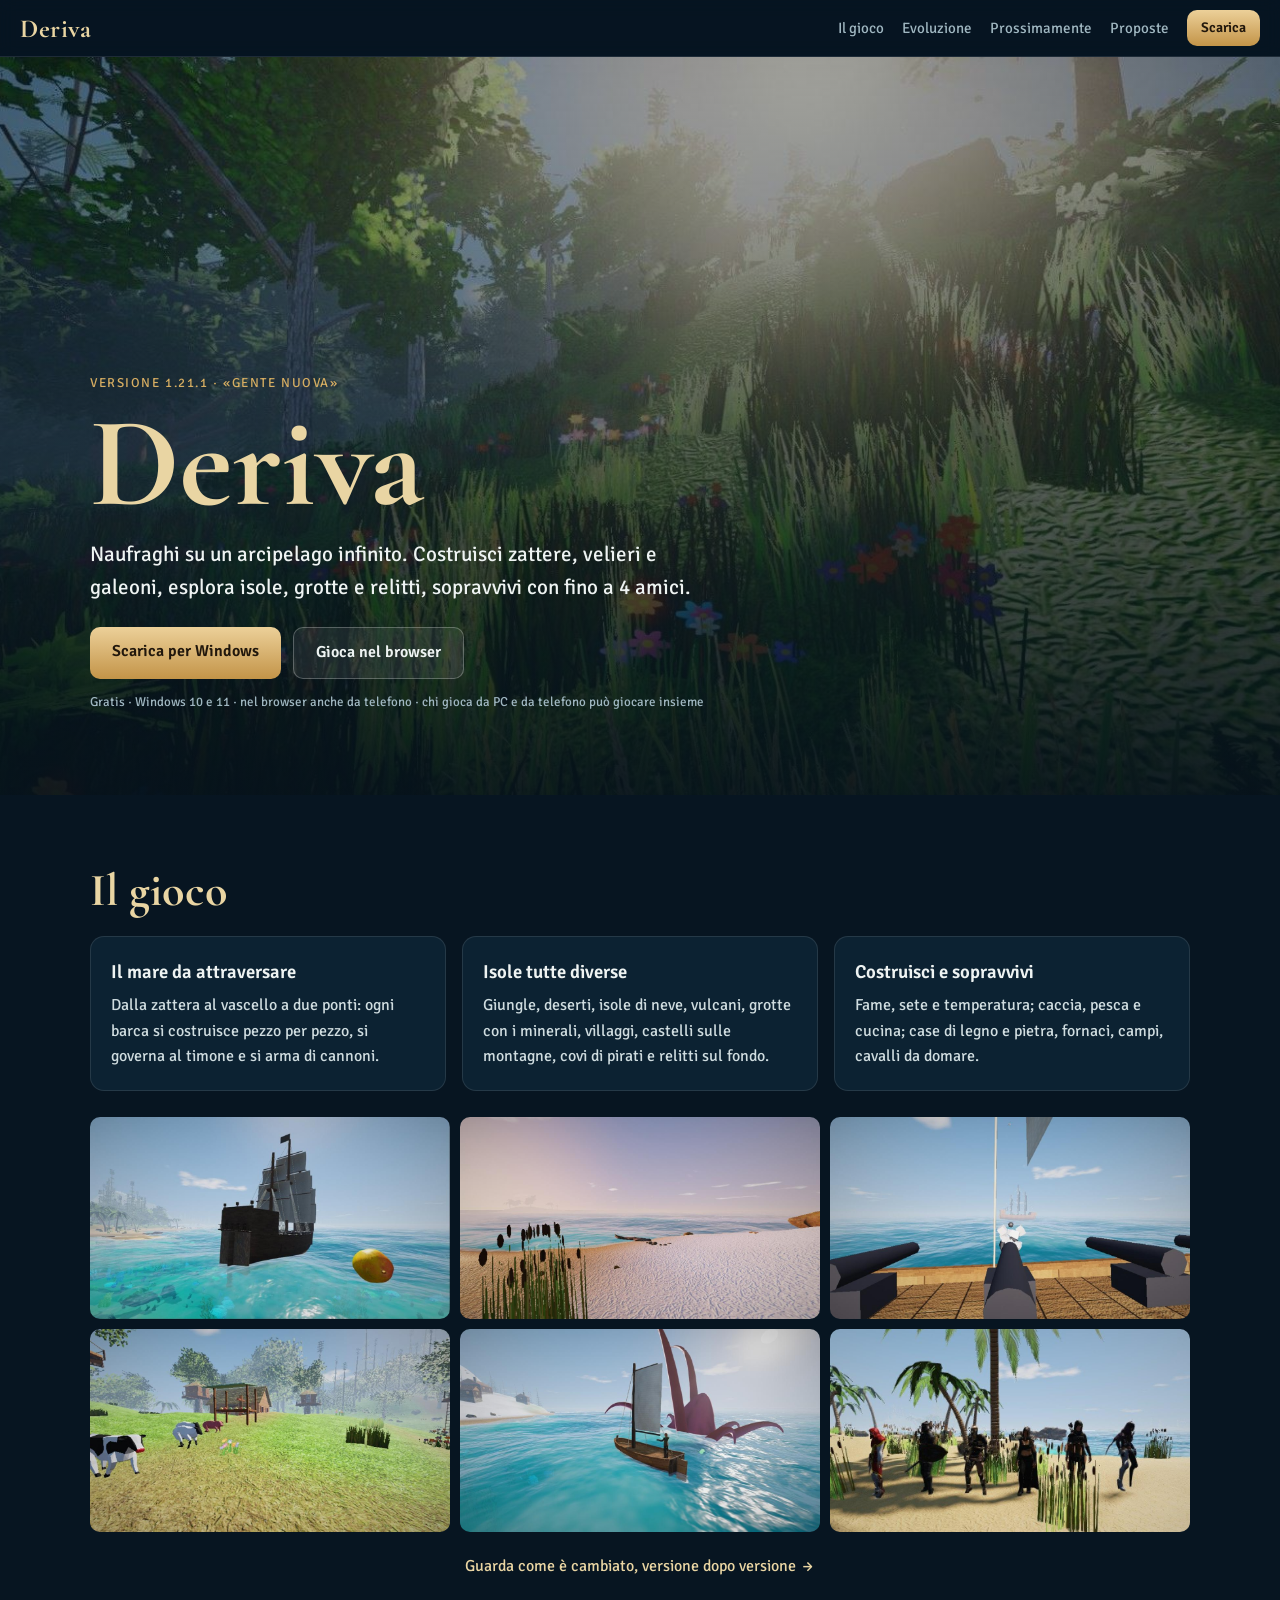
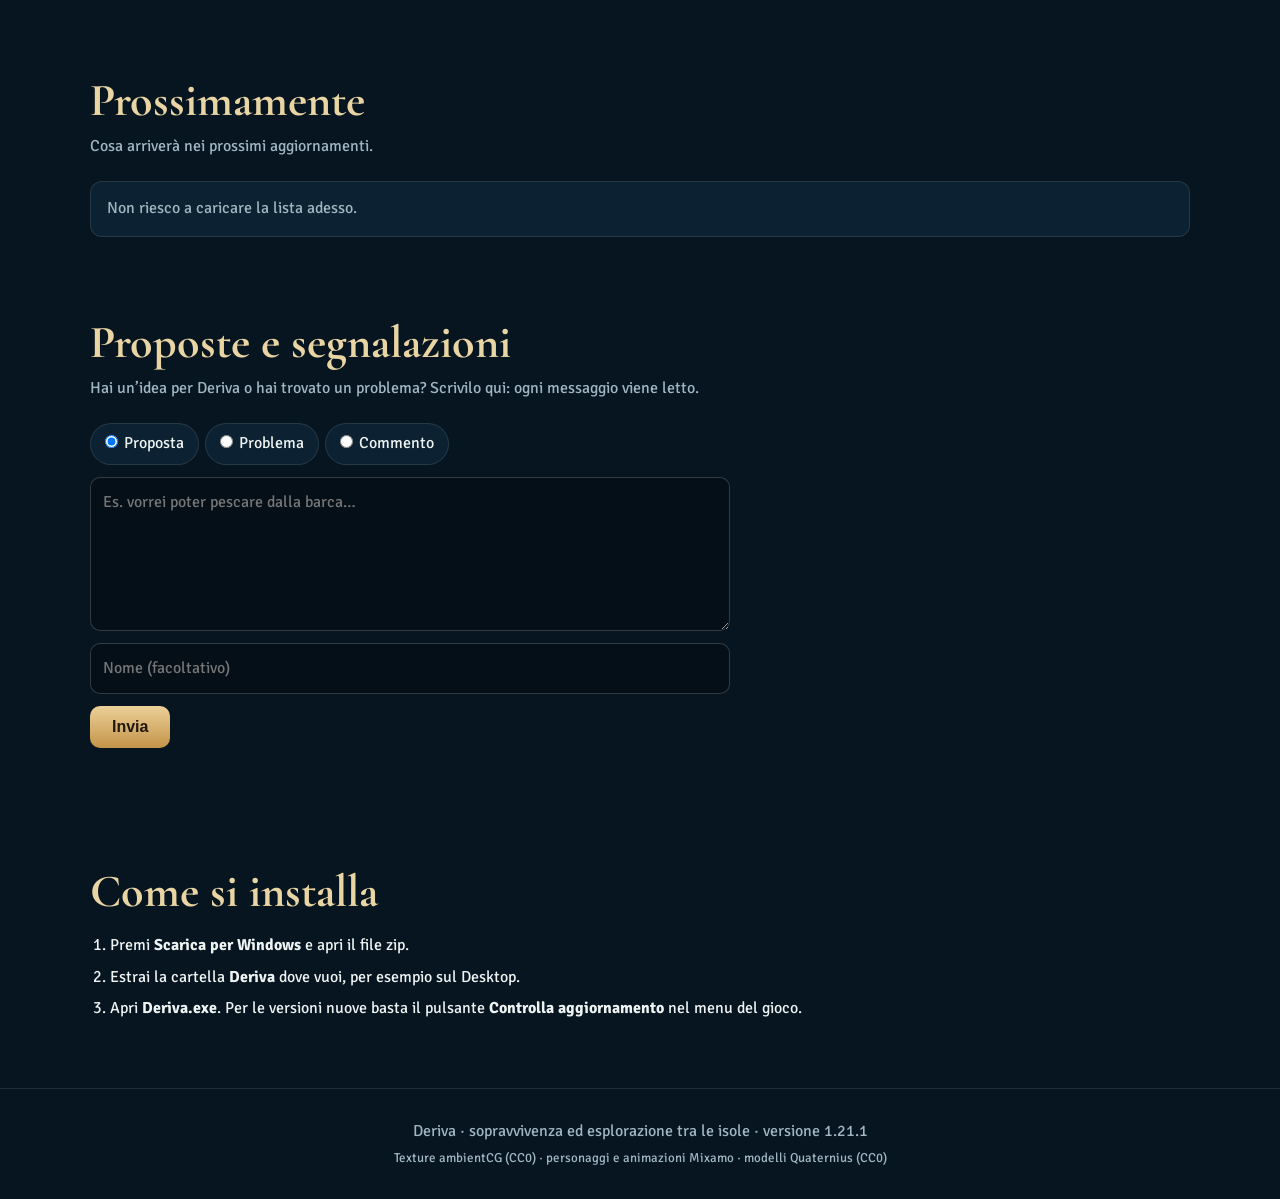
==== index.html @ d2ace9aa "Sito di Deriva: home, evoluzione, prossimamente, proposte Co-Authored-By: Claude Opus 5.5 <noreply@a" ====
<!doctype html><html lang="it"><head><meta charset="utf-8"><meta name="viewport" content="width=device-width,initial-scale=1">
<title>Deriva — sopravvivenza tra le isole</title><meta name="description" content="Gioco di sopravvivenza ed esplorazione in mare, in prima persona: costruisci barche, esplora un arcipelago infinito, gioca con gli amici.">
<meta property="og:title" content="Deriva — sopravvivenza tra le isole"><meta property="og:description" content="Gioco di sopravvivenza ed esplorazione in mare, in prima persona: costruisci barche, esplora un arcipelago infinito, gioca con gli amici."><meta property="og:image" content="img/hero_1.20.jpg">
<link rel="preconnect" href="https://fonts.googleapis.com"><link rel="preconnect" href="https://fonts.gstatic.com" crossorigin>
<link href="https://fonts.googleapis.com/css2?family=Cormorant+Garamond:wght@500;600;700&family=Signika:wght@400;500;600&display=swap" rel="stylesheet">
<link rel="stylesheet" href="stile.css"></head><body>
<header class="top"><a class="brand" href="index.html">Deriva</a><nav><a href="index.html#gioco">Il gioco</a><a href="evoluzione.html">Evoluzione</a><a href="index.html#prossimamente">Prossimamente</a><a href="index.html#proposte">Proposte</a><a class="btn sm" href="https://github.com/danielemazze/Deriva/releases/latest/download/Deriva-Windows.zip">Scarica</a></nav></header>
<section class="hero" style="background-image:linear-gradient(180deg,rgba(6,18,28,.25),rgba(6,18,28,.92)),url(img/hero_1.20.jpg)">
 <div class="wrap"><p class="kicker">Versione 1.21.1 · «Gente nuova»</p><h1>Deriva</h1>
 <p class="lead">Naufraghi su un arcipelago infinito. Costruisci zattere, velieri e galeoni, esplora isole, grotte e relitti, sopravvivi con fino a 4 amici.</p>
 <div class="cta"><a class="btn" href="https://github.com/danielemazze/Deriva/releases/latest/download/Deriva-Windows.zip">Scarica per Windows</a><a class="btn ghost" href="https://danielemazze.github.io/Deriva/">Gioca nel browser</a></div>
 <p class="small">Gratis · Windows 10 e 11 · nel browser anche da telefono · chi gioca da PC e da telefono può giocare insieme</p></div></section>
<main>
<section id="gioco" class="wrap"><h2>Il gioco</h2>
 <div class="cards">
  <div class="card"><h3>Il mare da attraversare</h3><p>Dalla zattera al vascello a due ponti: ogni barca si costruisce pezzo per pezzo, si governa al timone e si arma di cannoni.</p></div>
  <div class="card"><h3>Isole tutte diverse</h3><p>Giungle, deserti, isole di neve, vulcani, grotte con i minerali, villaggi, castelli sulle montagne, covi di pirati e relitti sul fondo.</p></div>
  <div class="card"><h3>Costruisci e sopravvivi</h3><p>Fame, sete e temperatura; caccia, pesca e cucina; case di legno e pietra, fornaci, campi, cavalli da domare.</p></div>
 </div>
 <div class="gal"><img src="img/hero_1.21.jpg" alt="Scena dal gioco" loading="lazy"><img src="img/hero_1.19.1.jpg" alt="Scena dal gioco" loading="lazy"><img src="img/hero_1.19.jpg" alt="Scena dal gioco" loading="lazy"><img src="img/hero_1.18.jpg" alt="Scena dal gioco" loading="lazy"><img src="img/hero_1.17.jpg" alt="Scena dal gioco" loading="lazy"><img src="img/hero_1.21.1.jpg" alt="Scena dal gioco" loading="lazy"></div>
 <p class="center"><a class="link" href="evoluzione.html">Guarda come è cambiato, versione dopo versione →</a></p>
</section>
<section id="prossimamente" class="wrap"><h2>Prossimamente</h2><p class="sub">Cosa arriverà nei prossimi aggiornamenti.</p><ul class="road" id="road"><li class="muted">Caricamento…</li></ul></section>
<section id="proposte" class="wrap"><h2>Proposte e segnalazioni</h2><p class="sub">Hai un’idea per Deriva o hai trovato un problema? Scrivilo qui: ogni messaggio viene letto.</p>
 <form id="fb" class="fb"><div class="seg" role="radiogroup"><label><input type="radio" name="tipo" value="Proposta" checked>Proposta</label><label><input type="radio" name="tipo" value="Problema">Problema</label><label><input type="radio" name="tipo" value="Commento">Commento</label></div>
 <textarea name="testo" rows="5" maxlength="1500" placeholder="Es. vorrei poter pescare dalla barca…" required></textarea>
 <input name="nome" maxlength="30" placeholder="Nome (facoltativo)"><button class="btn" type="submit">Invia</button><p id="fbmsg" class="small" role="status"></p></form></section>
<section class="wrap install"><h2>Come si installa</h2><ol><li>Premi <b>Scarica per Windows</b> e apri il file zip.</li><li>Estrai la cartella <b>Deriva</b> dove vuoi, per esempio sul Desktop.</li><li>Apri <b>Deriva.exe</b>. Per le versioni nuove basta il pulsante <b>Controlla aggiornamento</b> nel menu del gioco.</li></ol></section>
</main>
<script>
const ST={lavoro:'in lavorazione',presto:'prossimamente',poi:'in programma'};
fetch('https://danielemazze.github.io/Deriva/roadmap.json?t='+Date.now()).then(r=>r.json()).then(R=>{const u=document.getElementById('road');u.innerHTML='';for(const x of R){const li=document.createElement('li');li.className='st-'+x.s;const s=document.createElement('span');s.className='st';s.textContent=ST[x.s]||'';const b=document.createElement('b');b.textContent=x.t;const d=document.createElement('small');d.textContent=x.d||'';li.append(s,b,d);u.append(li);}}).catch(()=>{document.getElementById('road').innerHTML='<li class="muted">Non riesco a caricare la lista adesso.</li>';});
// modulo proposte (Google Moduli): si attiva quando FORM è impostato
const FORM={"form": "", "fields": {}};
document.getElementById('fb').addEventListener('submit',async e=>{e.preventDefault();const m=document.getElementById('fbmsg'),f=e.target;
 if(!FORM.form){m.textContent='L’invio sarà attivo a breve.';return;}
 const t=f.testo.value.trim(); if(t.length<5){m.textContent='Scrivi qualcosa in più.';return;}
 const b=new URLSearchParams(),F=FORM.fields; b.set(F.tipo,f.tipo.value); b.set(F.testo,t); b.set(F.nome,f.nome.value.trim()); b.set(F.versione,'sito'); b.set(F.piattaforma,'Sito web');
 m.textContent='Invio…'; try{await fetch(FORM.form,{method:'POST',mode:'no-cors',body:b}); f.testo.value=''; m.textContent='Grazie! Il messaggio è arrivato.';}catch(_){m.textContent='Non riesco a inviarlo adesso.';}});
</script><footer><p>Deriva · sopravvivenza ed esplorazione tra le isole · versione 1.21.1</p><p class="small">Texture ambientCG (CC0) · personaggi e animazioni Mixamo · modelli Quaternius (CC0)</p></footer></body></html>
---- stile.css ----
:root{--deep:#071521;--sea:#0c2232;--sea2:#123247;--gold:#e9d5a3;--gold2:#d6ad62;--foam:#eef3f2;--mist:#9fb6c0;--line:rgba(255,255,255,.1)}
*{box-sizing:border-box}html{scroll-behavior:smooth}body{margin:0;background:var(--deep);color:var(--foam);font:16px/1.6 Signika,system-ui,sans-serif}
a{color:inherit}img{max-width:100%;display:block}
.wrap{width:min(1100px,100% - 32px);margin:0 auto}
.top{position:sticky;top:0;z-index:5;display:flex;align-items:center;justify-content:space-between;gap:12px;padding:10px 20px;background:rgba(7,21,33,.85);backdrop-filter:blur(8px);border-bottom:1px solid var(--line)}
.brand{font:700 26px "Cormorant Garamond",serif;color:var(--gold);text-decoration:none;letter-spacing:.02em}
.top nav{display:flex;align-items:center;gap:18px;flex-wrap:wrap}.top nav a{text-decoration:none;color:var(--mist);font-size:15px}.top nav a:hover{color:var(--foam)}
.btn{display:inline-block;padding:12px 22px;border-radius:10px;background:linear-gradient(180deg,#ecd099,#c39448);color:#21170c!important;font-weight:600;text-decoration:none;border:0;cursor:pointer;font-size:16px}
.btn:hover{filter:brightness(1.08)}.btn.ghost{background:rgba(255,255,255,.08);color:var(--foam)!important;border:1px solid rgba(255,255,255,.25)}.btn.sm{padding:7px 14px;font-size:14px}
.hero{min-height:82vh;display:flex;align-items:flex-end;background-size:cover;background-position:center;padding:120px 0 70px}
.kicker{color:var(--gold2);letter-spacing:.12em;text-transform:uppercase;font-size:13px;margin:0}
.hero h1{font:700 clamp(64px,12vw,128px)/1 "Cormorant Garamond",serif;color:var(--gold);margin:6px 0 10px}
.lead{font-size:clamp(17px,2.2vw,21px);max-width:620px;margin:0 0 22px}.cta{display:flex;gap:12px;flex-wrap:wrap;margin-bottom:12px}
.small{font-size:13px;color:var(--mist)}.center{text-align:center}.link{color:var(--gold);text-decoration:none}
main section{padding:70px 0 10px}h2{font:700 clamp(34px,5vw,46px)/1.1 "Cormorant Garamond",serif;color:var(--gold);margin:0 0 8px}.sub{color:var(--mist);margin:0 0 22px}
.cards{display:grid;grid-template-columns:repeat(auto-fit,minmax(250px,1fr));gap:16px;margin:20px 0 26px}
.card{background:var(--sea);border:1px solid var(--line);border-radius:14px;padding:20px}.card h3{margin:0 0 6px;font-weight:600}.card p{margin:0;color:#cfdcdf}
.gal{display:grid;grid-template-columns:repeat(auto-fit,minmax(300px,1fr));gap:10px;margin-bottom:22px}.gal img{border-radius:10px;aspect-ratio:16/9;object-fit:cover;width:100%}
.road{list-style:none;padding:0;margin:0;display:grid;gap:10px}
.road li{display:grid;grid-template-columns:150px 1fr;column-gap:16px;padding:14px 16px;border-radius:12px;background:var(--sea);border:1px solid var(--line)}
.road b{grid-column:2;font-weight:600}.road small{grid-column:2;color:var(--mist)}.road .muted{display:block;color:var(--mist)}
.road .st{grid-row:1/span 2;align-self:center;text-align:center;font-size:12px;text-transform:uppercase;letter-spacing:.06em;padding:4px 8px;border-radius:99px;background:rgba(120,200,255,.14);color:#9fd8ff}
.road .st-lavoro .st{background:rgba(255,190,90,.16);color:#ffcf7a}.road .st-poi .st{background:rgba(255,255,255,.08);color:#c9c9c9}
.fb{display:grid;gap:12px;max-width:640px}.fb textarea,.fb input[name=nome]{width:100%;font:inherit;padding:12px;border-radius:10px;border:1px solid rgba(255,255,255,.18);background:rgba(0,0,0,.25);color:inherit}
.fb .btn{justify-self:start}.seg{display:flex;gap:6px;flex-wrap:wrap}.seg label{padding:7px 14px;border-radius:99px;border:1px solid var(--line);cursor:pointer;background:var(--sea)}.seg input{margin:0 6px 0 0}
.install ol{padding-left:20px}.install li{margin:6px 0}
.ptitle{font:700 clamp(48px,8vw,72px)/1 "Cormorant Garamond",serif;color:var(--gold);margin:56px 0 6px}
.timeline{border-left:2px solid rgba(233,213,163,.25);margin:20px 0 60px 10px;padding-left:24px;display:grid;gap:34px}
.ver{position:relative;background:var(--sea);border:1px solid var(--line);border-radius:14px;padding:20px 22px}
.ver::before{content:"";position:absolute;left:-33px;top:26px;width:14px;height:14px;border-radius:50%;background:var(--gold2);box-shadow:0 0 0 4px var(--deep)}
.vhead{display:flex;gap:14px;align-items:center}.vnum{font:700 26px "Cormorant Garamond",serif;color:var(--deep);background:var(--gold);padding:2px 12px;border-radius:8px;white-space:nowrap}
.vhead h3{margin:0;font-size:20px}.date{margin:0;color:var(--mist);font-size:14px}.vs{font-style:italic;color:#d7e2e4}
.ver ul{margin:0 0 6px;padding-left:20px;color:#cfdcdf}.ver li{margin:4px 0}
.vimg{display:grid;grid-template-columns:repeat(auto-fit,minmax(220px,1fr));gap:8px;margin-top:12px}.vimg img{border-radius:8px;aspect-ratio:16/10;object-fit:cover;width:100%}
footer{border-top:1px solid var(--line);padding:26px 20px;text-align:center;color:var(--mist);margin-top:40px}footer p{margin:4px 0}
@media(max-width:640px){.top nav a:not(.btn){display:none}.road li{grid-template-columns:1fr}.road .st{grid-row:auto;justify-self:start;margin-bottom:4px}.road b,.road small{grid-column:1}.hero{min-height:70vh}}
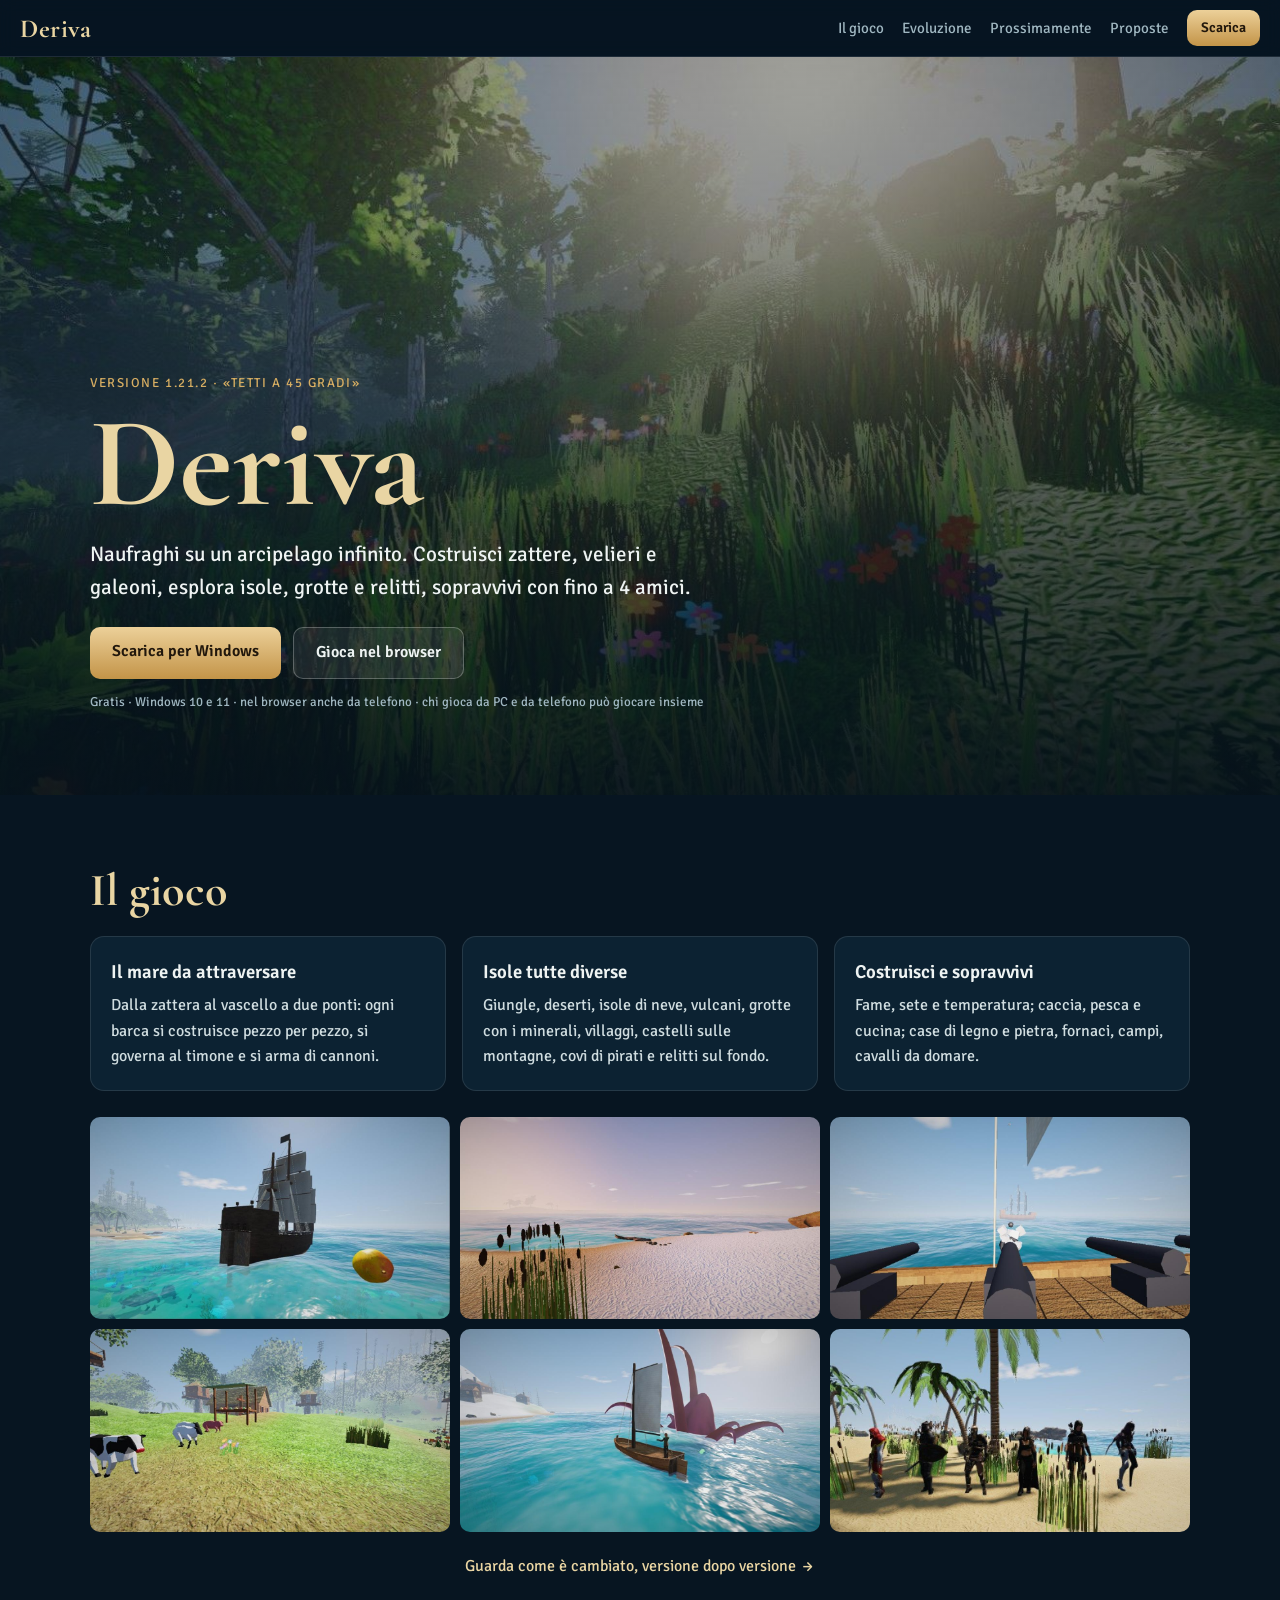
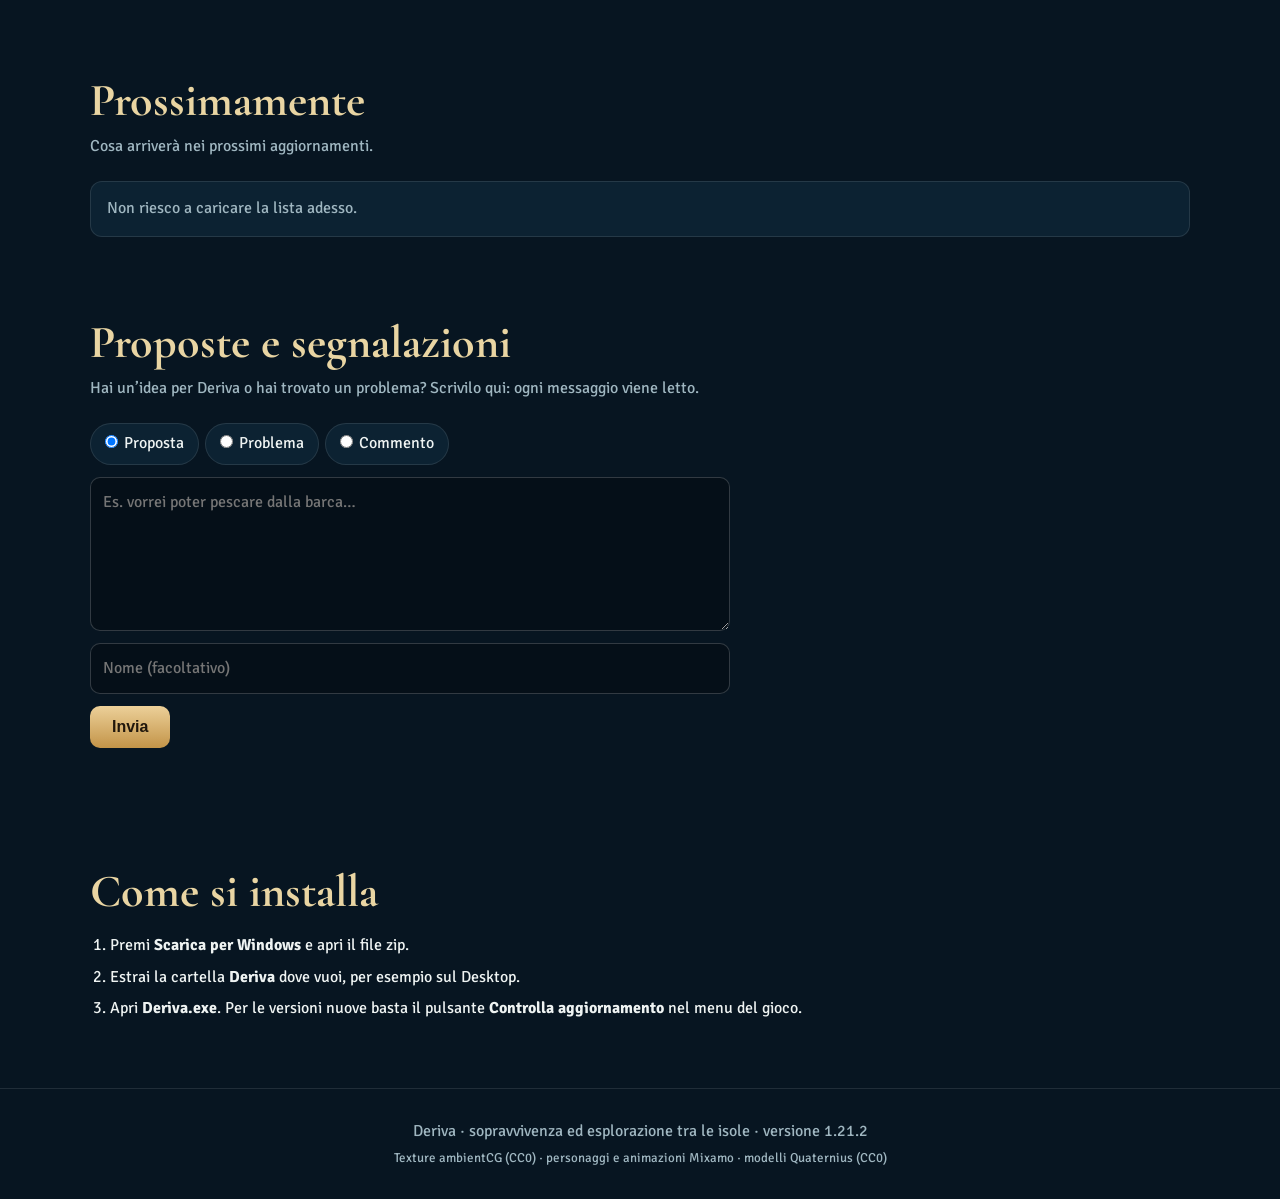
==== commit b3fb7981: "Sito: versione 1.21.2 Co-Authored-By: Claude Opus 5.5 <noreply@anthropic.com> Claude-Session: https:" ====
--- a/index.html
+++ b/index.html
@@ -6,7 +6,7 @@
 <link rel="stylesheet" href="stile.css"></head><body>
 <header class="top"><a class="brand" href="index.html">Deriva</a><nav><a href="index.html#gioco">Il gioco</a><a href="evoluzione.html">Evoluzione</a><a href="index.html#prossimamente">Prossimamente</a><a href="index.html#proposte">Proposte</a><a class="btn sm" href="https://github.com/danielemazze/Deriva/releases/latest/download/Deriva-Windows.zip">Scarica</a></nav></header>
 <section class="hero" style="background-image:linear-gradient(180deg,rgba(6,18,28,.25),rgba(6,18,28,.92)),url(img/hero_1.20.jpg)">
- <div class="wrap"><p class="kicker">Versione 1.21.1 · «Gente nuova»</p><h1>Deriva</h1>
+ <div class="wrap"><p class="kicker">Versione 1.21.2 · «Tetti a 45 gradi»</p><h1>Deriva</h1>
  <p class="lead">Naufraghi su un arcipelago infinito. Costruisci zattere, velieri e galeoni, esplora isole, grotte e relitti, sopravvivi con fino a 4 amici.</p>
  <div class="cta"><a class="btn" href="https://github.com/danielemazze/Deriva/releases/latest/download/Deriva-Windows.zip">Scarica per Windows</a><a class="btn ghost" href="https://danielemazze.github.io/Deriva/">Gioca nel browser</a></div>
  <p class="small">Gratis · Windows 10 e 11 · nel browser anche da telefono · chi gioca da PC e da telefono può giocare insieme</p></div></section>
@@ -37,4 +37,4 @@
  const t=f.testo.value.trim(); if(t.length<5){m.textContent='Scrivi qualcosa in più.';return;}
  const b=new URLSearchParams(),F=FORM.fields; b.set(F.tipo,f.tipo.value); b.set(F.testo,t); b.set(F.nome,f.nome.value.trim()); b.set(F.versione,'sito'); b.set(F.piattaforma,'Sito web');
  m.textContent='Invio…'; try{await fetch(FORM.form,{method:'POST',mode:'no-cors',body:b}); f.testo.value=''; m.textContent='Grazie! Il messaggio è arrivato.';}catch(_){m.textContent='Non riesco a inviarlo adesso.';}});
-</script><footer><p>Deriva · sopravvivenza ed esplorazione tra le isole · versione 1.21.1</p><p class="small">Texture ambientCG (CC0) · personaggi e animazioni Mixamo · modelli Quaternius (CC0)</p></footer></body></html>+</script><footer><p>Deriva · sopravvivenza ed esplorazione tra le isole · versione 1.21.2</p><p class="small">Texture ambientCG (CC0) · personaggi e animazioni Mixamo · modelli Quaternius (CC0)</p></footer></body></html>
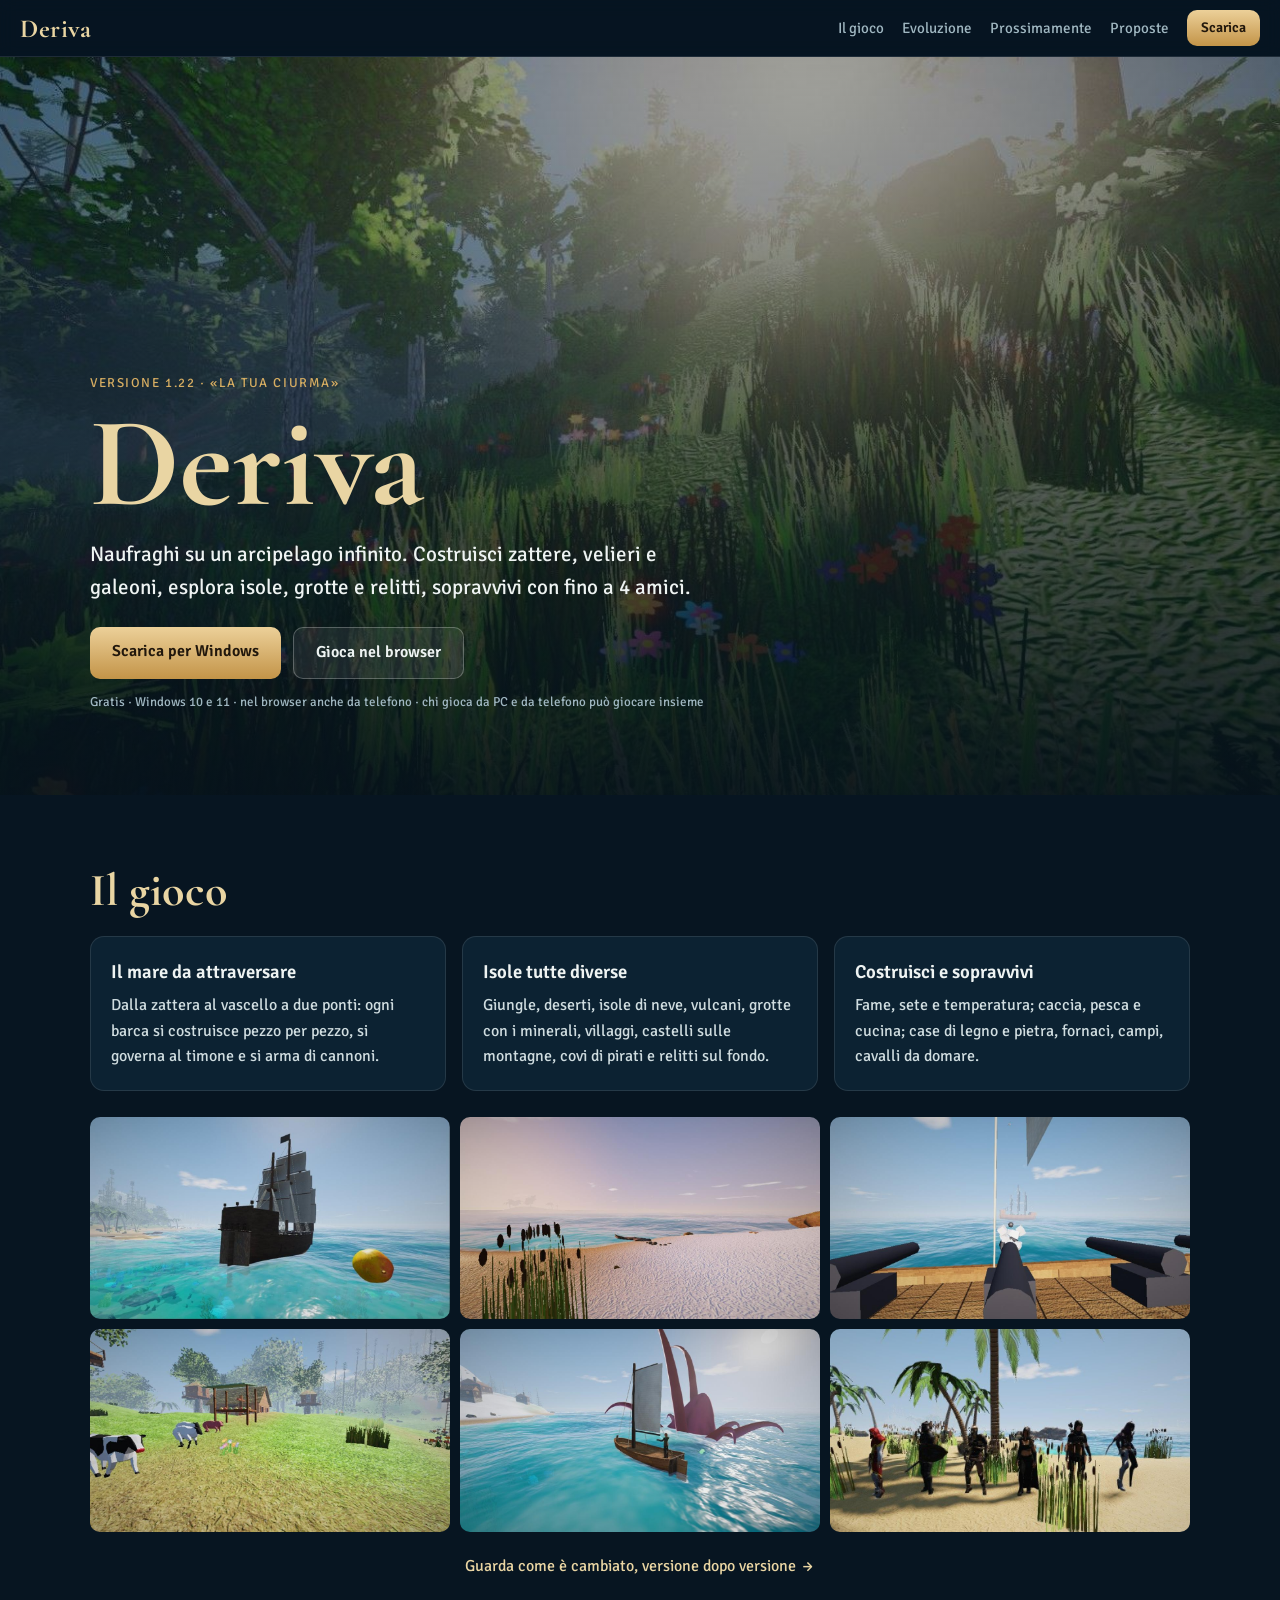
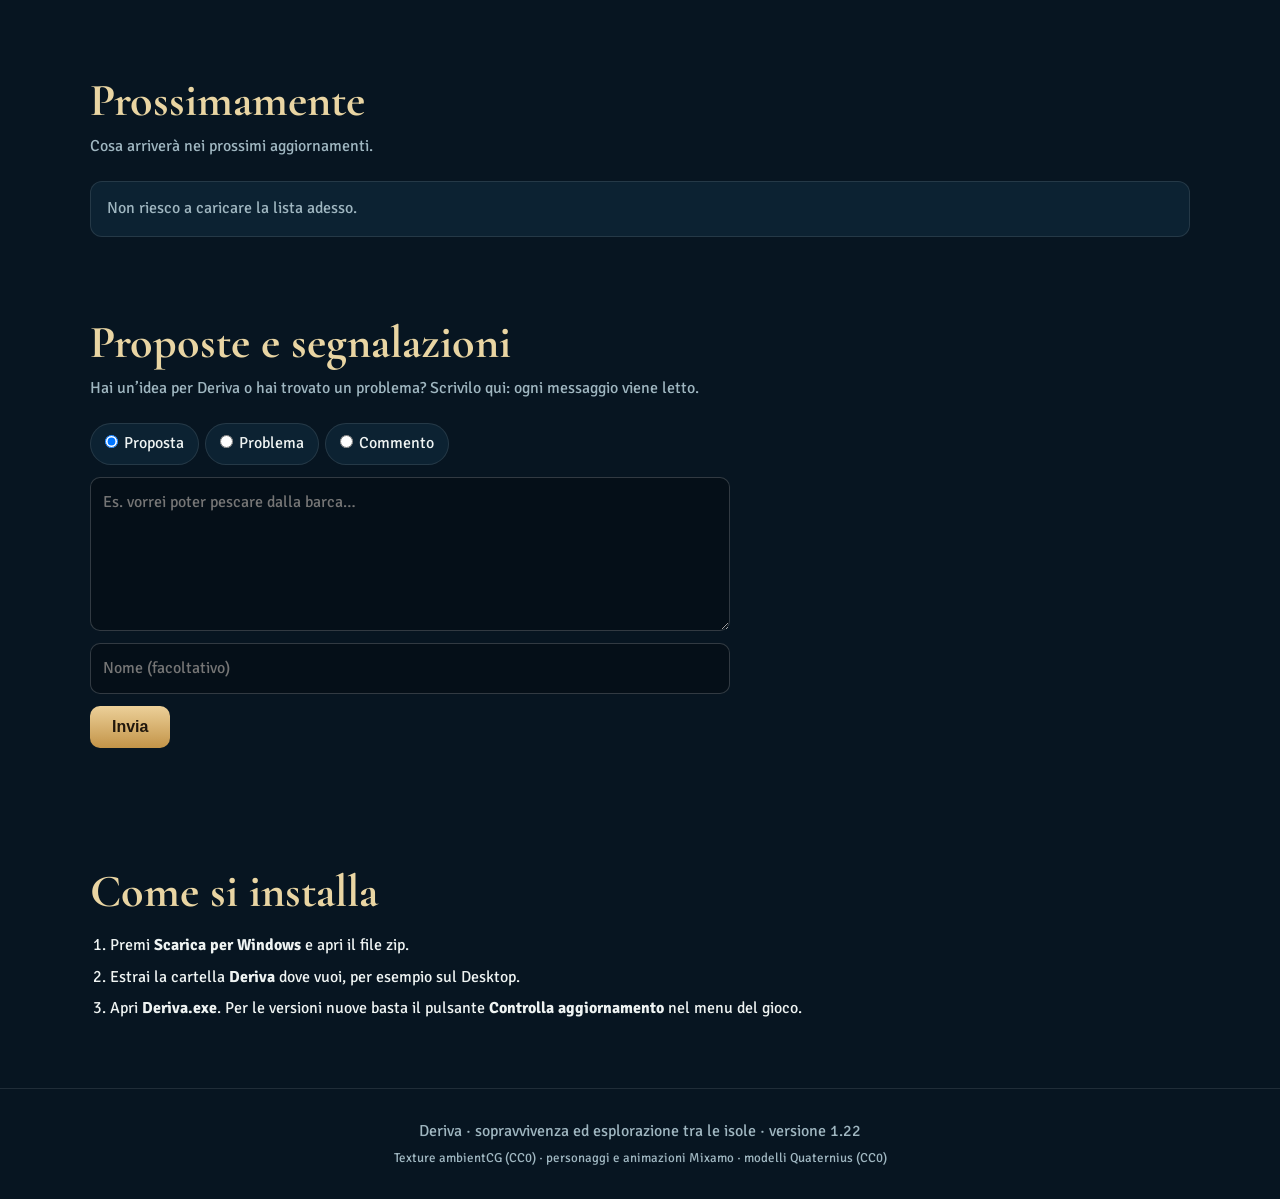
==== commit dccb503d: "Deriva 1.22: La tua ciurma Co-Authored-By: Claude Opus 5.5 <noreply@anthropic.com> Claude-Session: h" ====
--- a/index.html
+++ b/index.html
@@ -6,7 +6,7 @@
 <link rel="stylesheet" href="stile.css"></head><body>
 <header class="top"><a class="brand" href="index.html">Deriva</a><nav><a href="index.html#gioco">Il gioco</a><a href="evoluzione.html">Evoluzione</a><a href="index.html#prossimamente">Prossimamente</a><a href="index.html#proposte">Proposte</a><a class="btn sm" href="https://github.com/danielemazze/Deriva/releases/latest/download/Deriva-Windows.zip">Scarica</a></nav></header>
 <section class="hero" style="background-image:linear-gradient(180deg,rgba(6,18,28,.25),rgba(6,18,28,.92)),url(img/hero_1.20.jpg)">
- <div class="wrap"><p class="kicker">Versione 1.21.2 · «Tetti a 45 gradi»</p><h1>Deriva</h1>
+ <div class="wrap"><p class="kicker">Versione 1.22 · «La tua ciurma»</p><h1>Deriva</h1>
  <p class="lead">Naufraghi su un arcipelago infinito. Costruisci zattere, velieri e galeoni, esplora isole, grotte e relitti, sopravvivi con fino a 4 amici.</p>
  <div class="cta"><a class="btn" href="https://github.com/danielemazze/Deriva/releases/latest/download/Deriva-Windows.zip">Scarica per Windows</a><a class="btn ghost" href="https://danielemazze.github.io/Deriva/">Gioca nel browser</a></div>
  <p class="small">Gratis · Windows 10 e 11 · nel browser anche da telefono · chi gioca da PC e da telefono può giocare insieme</p></div></section>
@@ -37,4 +37,4 @@
  const t=f.testo.value.trim(); if(t.length<5){m.textContent='Scrivi qualcosa in più.';return;}
  const b=new URLSearchParams(),F=FORM.fields; b.set(F.tipo,f.tipo.value); b.set(F.testo,t); b.set(F.nome,f.nome.value.trim()); b.set(F.versione,'sito'); b.set(F.piattaforma,'Sito web');
  m.textContent='Invio…'; try{await fetch(FORM.form,{method:'POST',mode:'no-cors',body:b}); f.testo.value=''; m.textContent='Grazie! Il messaggio è arrivato.';}catch(_){m.textContent='Non riesco a inviarlo adesso.';}});
-</script><footer><p>Deriva · sopravvivenza ed esplorazione tra le isole · versione 1.21.2</p><p class="small">Texture ambientCG (CC0) · personaggi e animazioni Mixamo · modelli Quaternius (CC0)</p></footer></body></html>+</script><footer><p>Deriva · sopravvivenza ed esplorazione tra le isole · versione 1.22</p><p class="small">Texture ambientCG (CC0) · personaggi e animazioni Mixamo · modelli Quaternius (CC0)</p></footer></body></html>
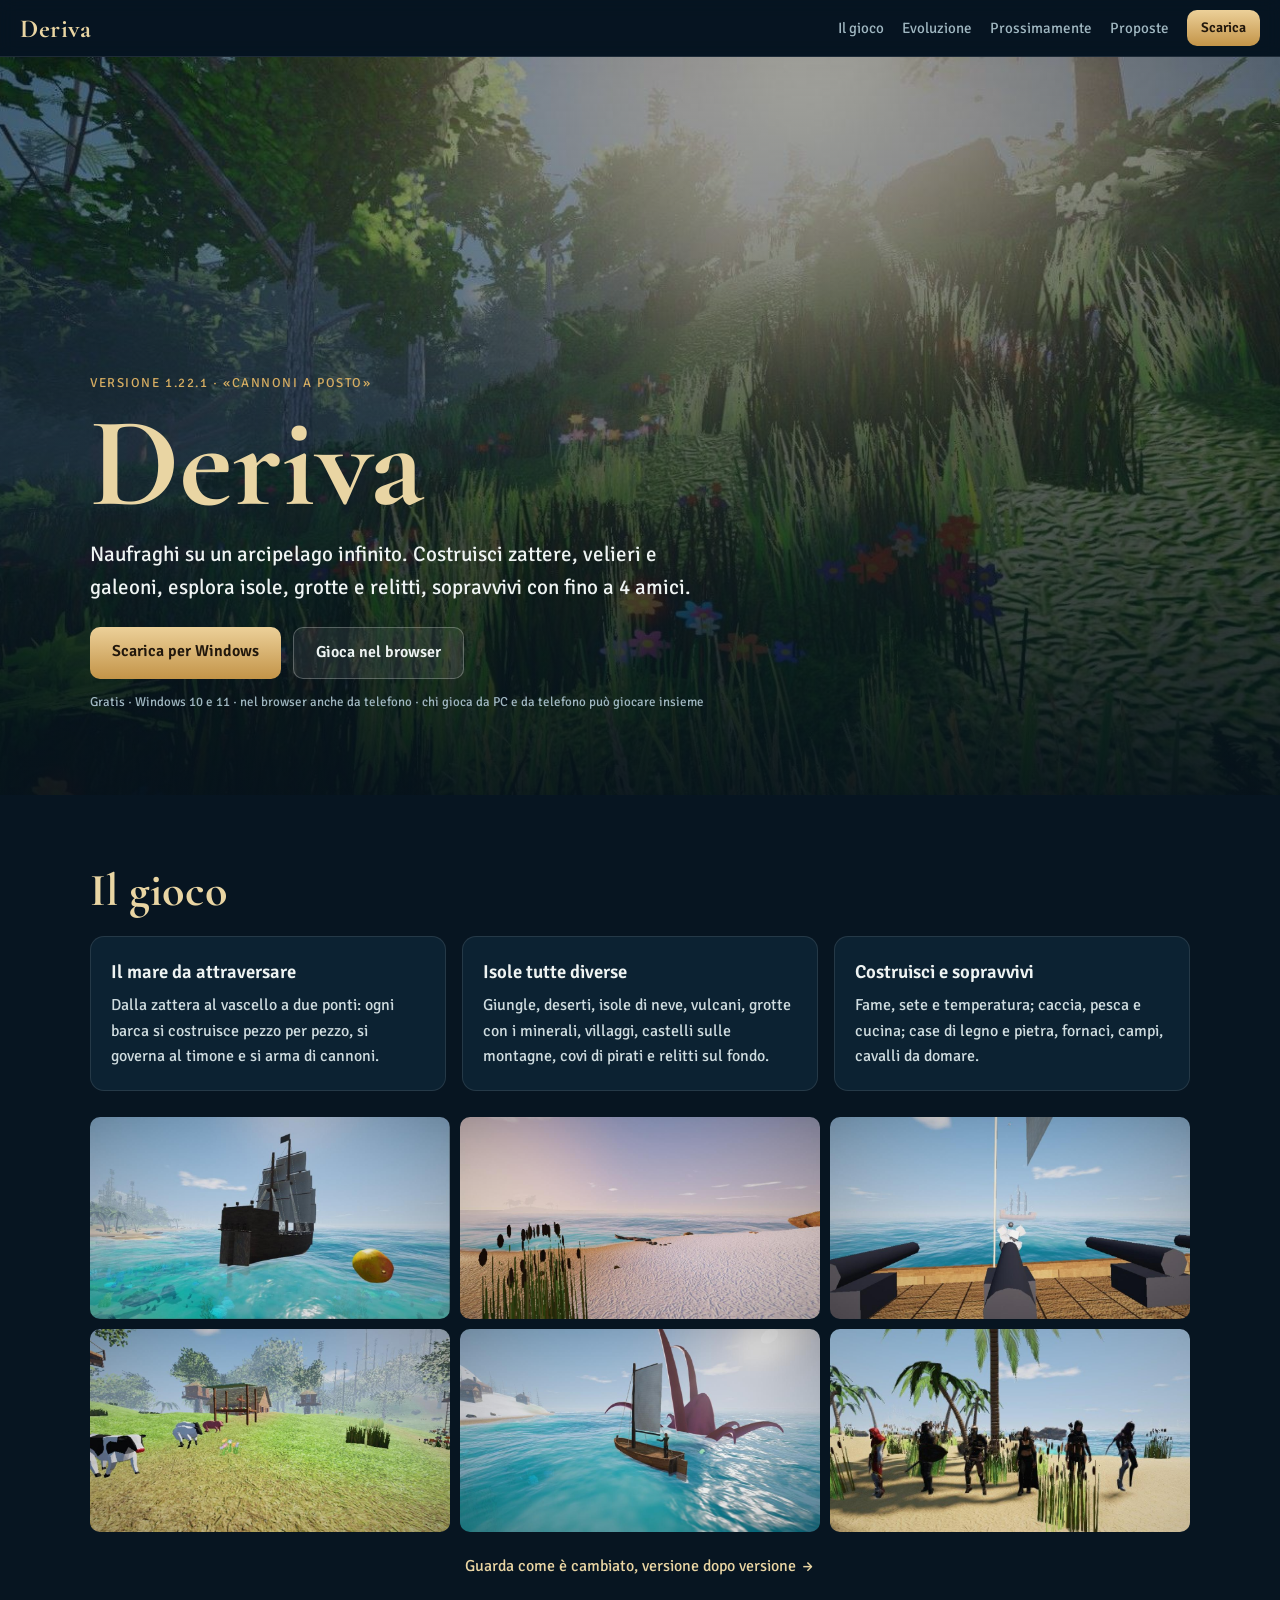
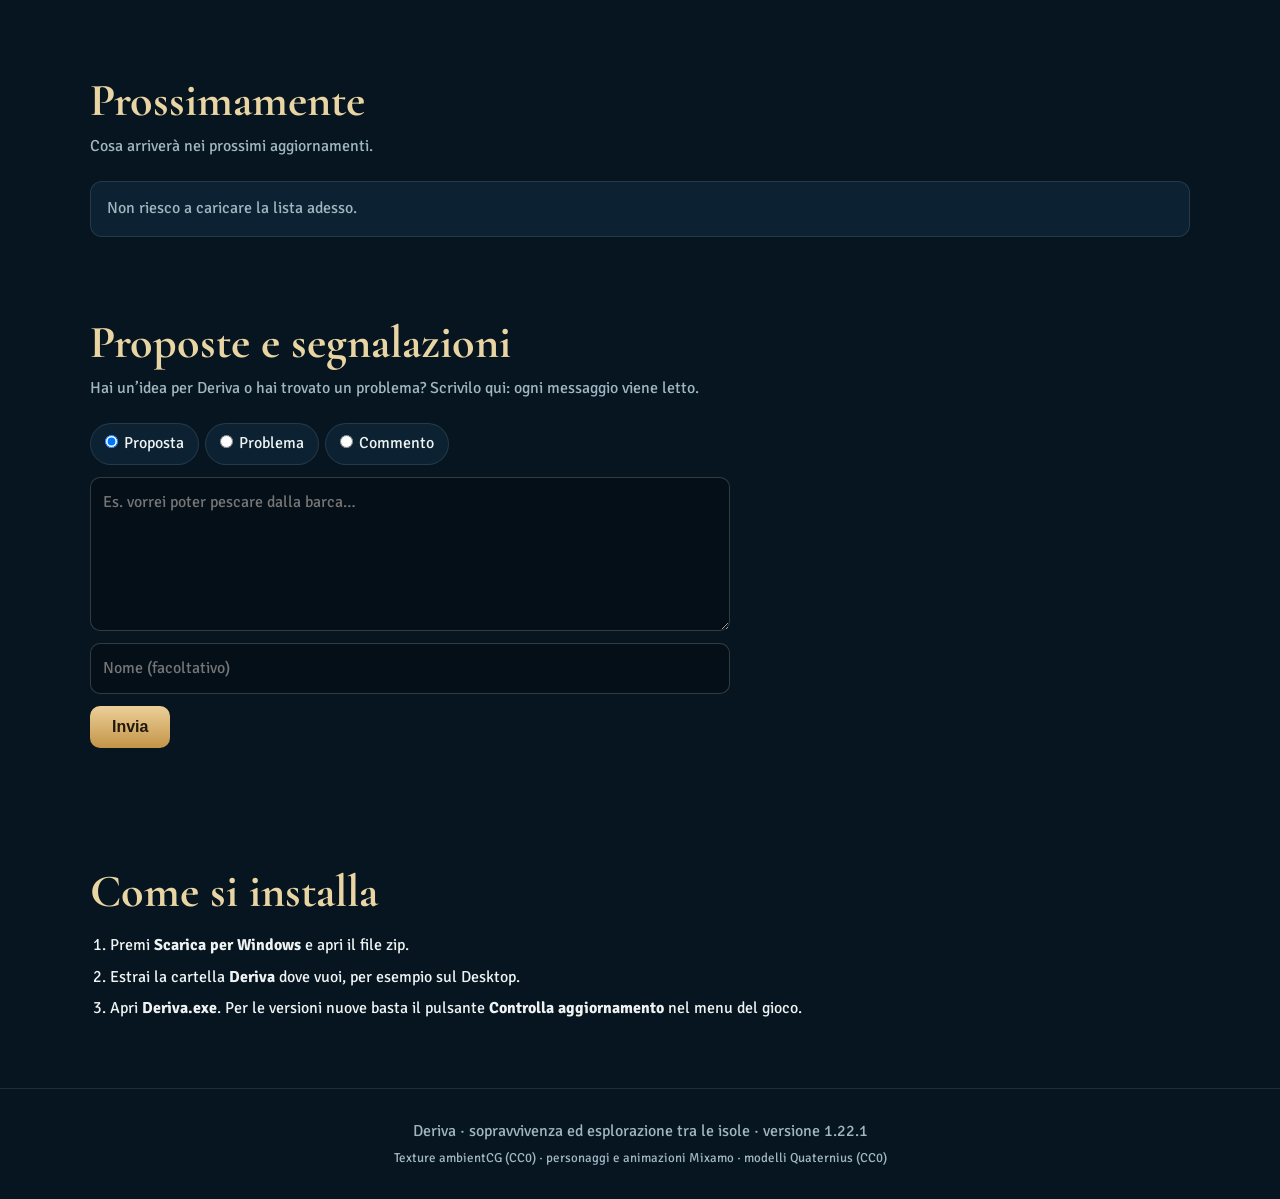
==== commit 3be0fb8e: "Deriva 1.22.1: Cannoni a posto Co-Authored-By: Claude Opus 5.5 <noreply@anthropic.com> Claude-Sessio" ====
--- a/index.html
+++ b/index.html
@@ -6,7 +6,7 @@
 <link rel="stylesheet" href="stile.css"></head><body>
 <header class="top"><a class="brand" href="index.html">Deriva</a><nav><a href="index.html#gioco">Il gioco</a><a href="evoluzione.html">Evoluzione</a><a href="index.html#prossimamente">Prossimamente</a><a href="index.html#proposte">Proposte</a><a class="btn sm" href="https://github.com/danielemazze/Deriva/releases/latest/download/Deriva-Windows.zip">Scarica</a></nav></header>
 <section class="hero" style="background-image:linear-gradient(180deg,rgba(6,18,28,.25),rgba(6,18,28,.92)),url(img/hero_1.20.jpg)">
- <div class="wrap"><p class="kicker">Versione 1.22 · «La tua ciurma»</p><h1>Deriva</h1>
+ <div class="wrap"><p class="kicker">Versione 1.22.1 · «Cannoni a posto»</p><h1>Deriva</h1>
  <p class="lead">Naufraghi su un arcipelago infinito. Costruisci zattere, velieri e galeoni, esplora isole, grotte e relitti, sopravvivi con fino a 4 amici.</p>
  <div class="cta"><a class="btn" href="https://github.com/danielemazze/Deriva/releases/latest/download/Deriva-Windows.zip">Scarica per Windows</a><a class="btn ghost" href="https://danielemazze.github.io/Deriva/">Gioca nel browser</a></div>
  <p class="small">Gratis · Windows 10 e 11 · nel browser anche da telefono · chi gioca da PC e da telefono può giocare insieme</p></div></section>
@@ -37,4 +37,4 @@
  const t=f.testo.value.trim(); if(t.length<5){m.textContent='Scrivi qualcosa in più.';return;}
  const b=new URLSearchParams(),F=FORM.fields; b.set(F.tipo,f.tipo.value); b.set(F.testo,t); b.set(F.nome,f.nome.value.trim()); b.set(F.versione,'sito'); b.set(F.piattaforma,'Sito web');
  m.textContent='Invio…'; try{await fetch(FORM.form,{method:'POST',mode:'no-cors',body:b}); f.testo.value=''; m.textContent='Grazie! Il messaggio è arrivato.';}catch(_){m.textContent='Non riesco a inviarlo adesso.';}});
-</script><footer><p>Deriva · sopravvivenza ed esplorazione tra le isole · versione 1.22</p><p class="small">Texture ambientCG (CC0) · personaggi e animazioni Mixamo · modelli Quaternius (CC0)</p></footer></body></html>+</script><footer><p>Deriva · sopravvivenza ed esplorazione tra le isole · versione 1.22.1</p><p class="small">Texture ambientCG (CC0) · personaggi e animazioni Mixamo · modelli Quaternius (CC0)</p></footer></body></html>
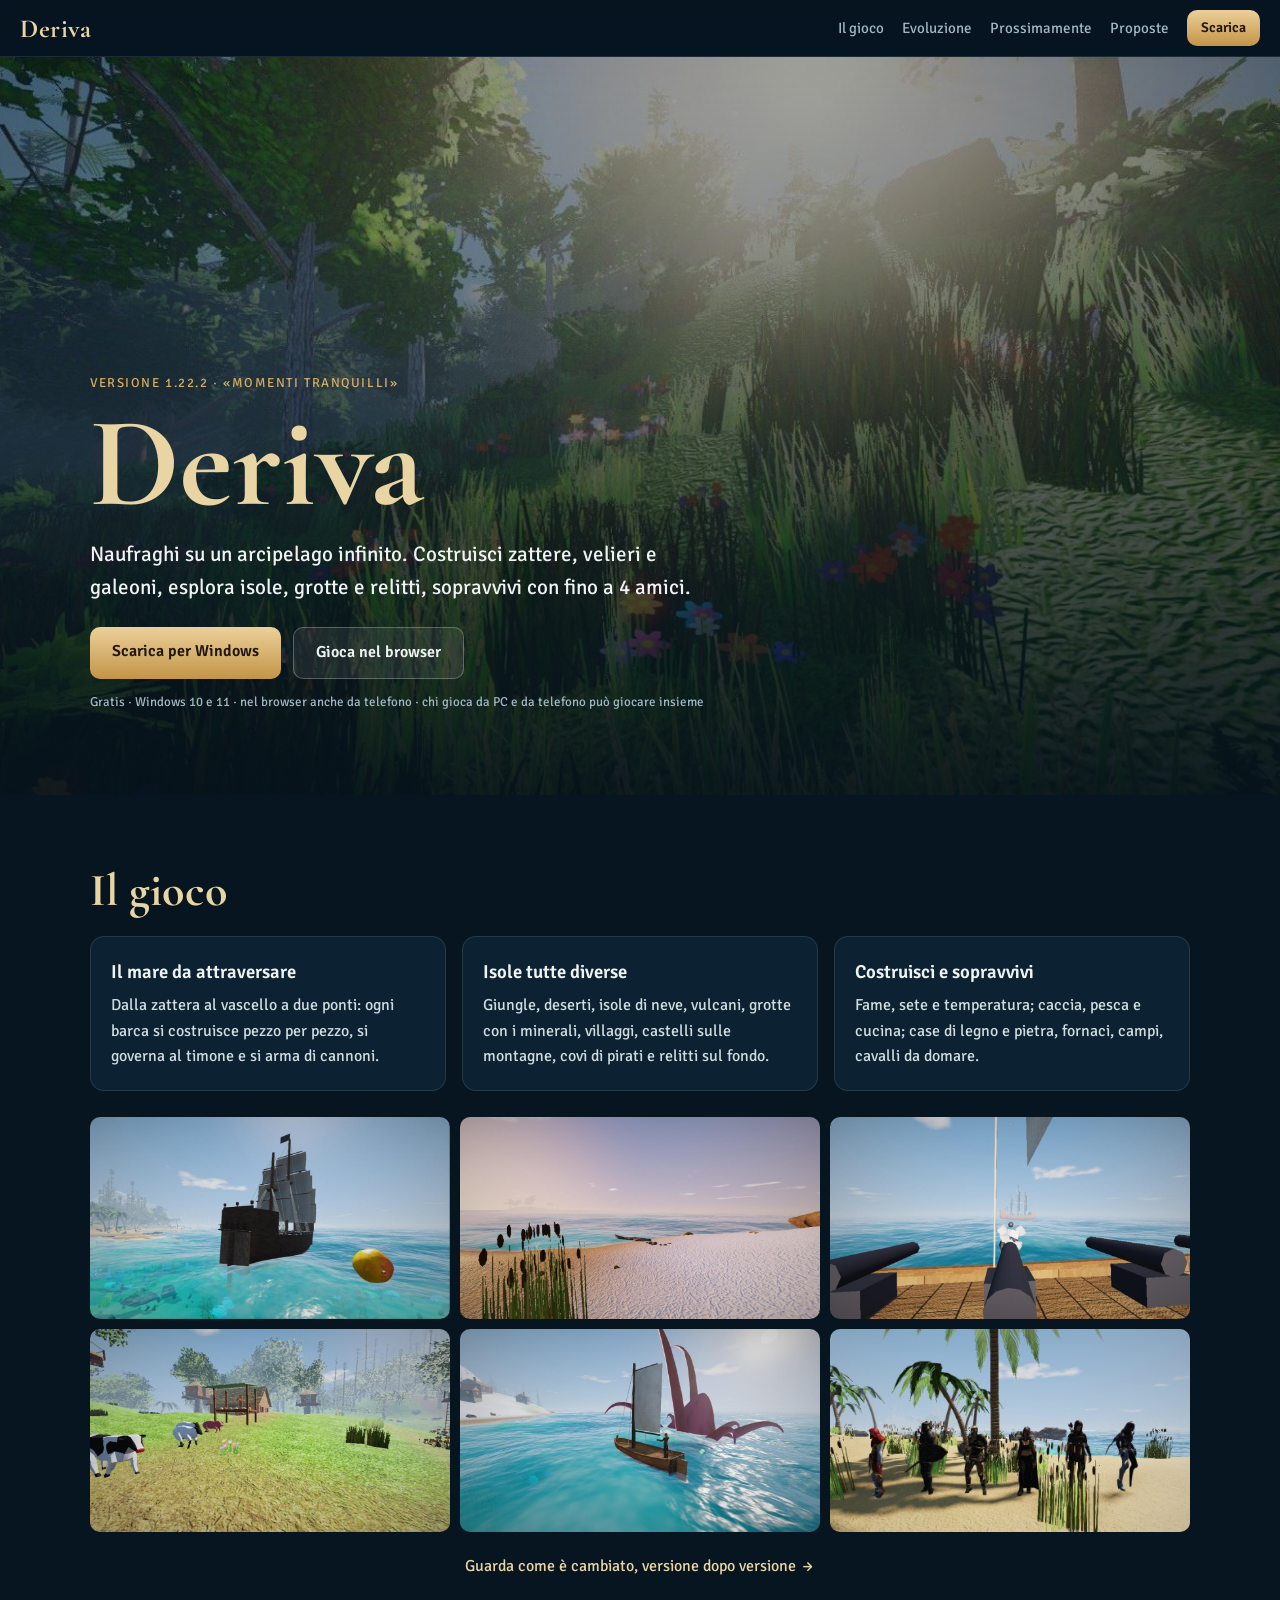
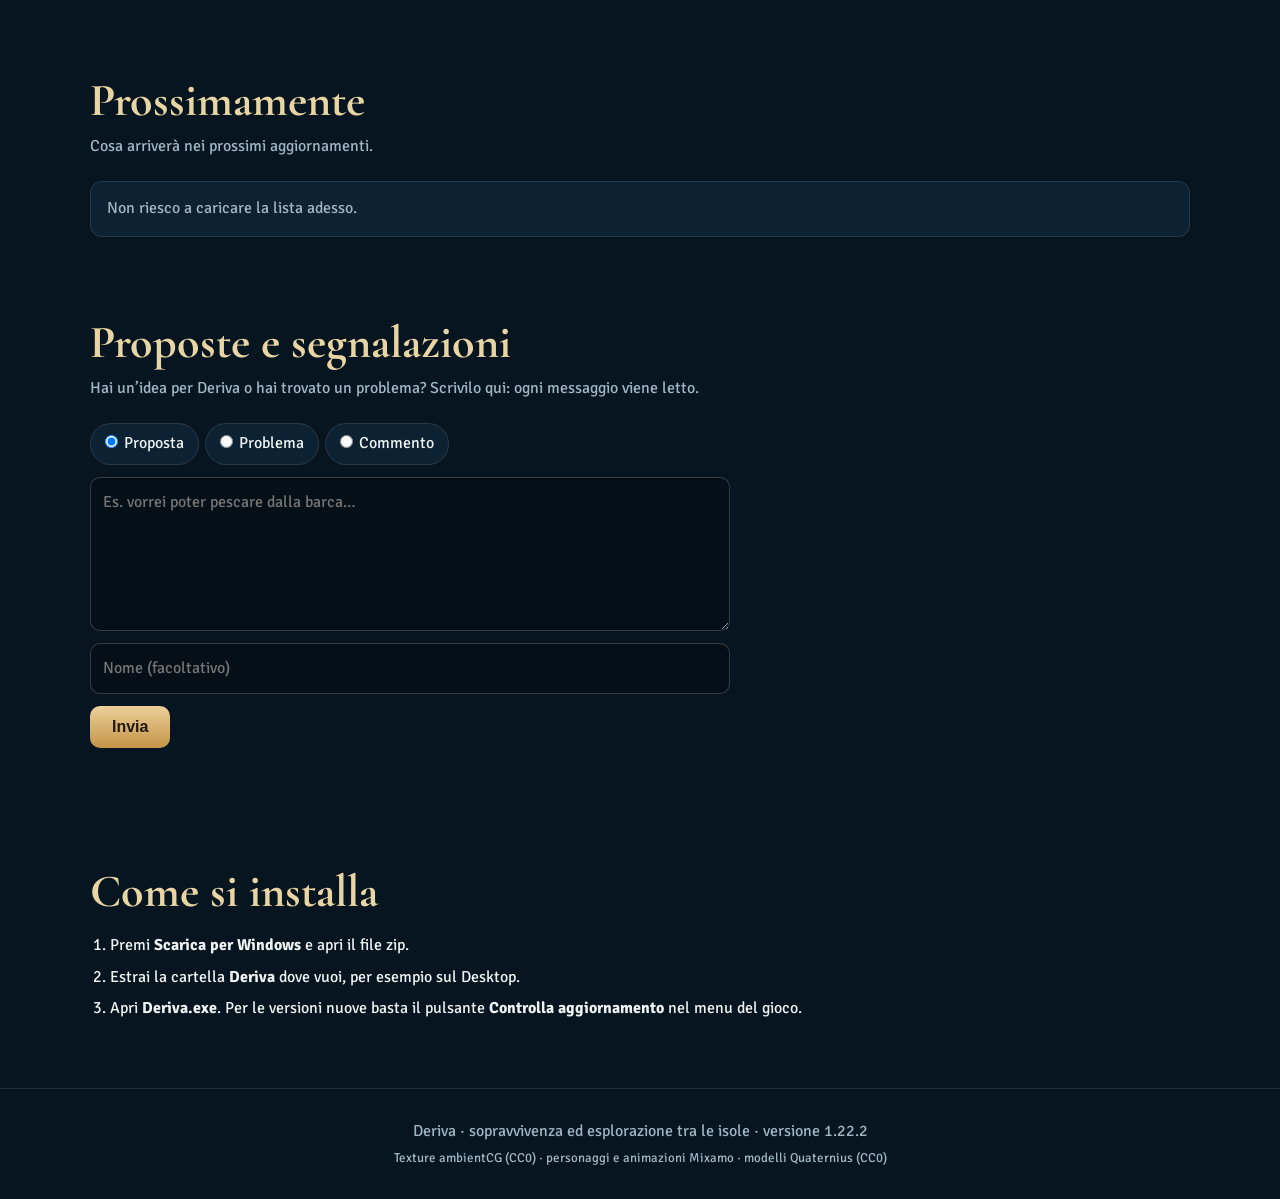
==== commit ff029bfb: "Deriva 1.22.2: Momenti tranquilli Co-Authored-By: Claude Opus 5.5 <noreply@anthropic.com> Claude-Ses" ====
--- a/index.html
+++ b/index.html
@@ -6,7 +6,7 @@
 <link rel="stylesheet" href="stile.css"></head><body>
 <header class="top"><a class="brand" href="index.html">Deriva</a><nav><a href="index.html#gioco">Il gioco</a><a href="evoluzione.html">Evoluzione</a><a href="index.html#prossimamente">Prossimamente</a><a href="index.html#proposte">Proposte</a><a class="btn sm" href="https://github.com/danielemazze/Deriva/releases/latest/download/Deriva-Windows.zip">Scarica</a></nav></header>
 <section class="hero" style="background-image:linear-gradient(180deg,rgba(6,18,28,.25),rgba(6,18,28,.92)),url(img/hero_1.20.jpg)">
- <div class="wrap"><p class="kicker">Versione 1.22.1 · «Cannoni a posto»</p><h1>Deriva</h1>
+ <div class="wrap"><p class="kicker">Versione 1.22.2 · «Momenti tranquilli»</p><h1>Deriva</h1>
  <p class="lead">Naufraghi su un arcipelago infinito. Costruisci zattere, velieri e galeoni, esplora isole, grotte e relitti, sopravvivi con fino a 4 amici.</p>
  <div class="cta"><a class="btn" href="https://github.com/danielemazze/Deriva/releases/latest/download/Deriva-Windows.zip">Scarica per Windows</a><a class="btn ghost" href="https://danielemazze.github.io/Deriva/">Gioca nel browser</a></div>
  <p class="small">Gratis · Windows 10 e 11 · nel browser anche da telefono · chi gioca da PC e da telefono può giocare insieme</p></div></section>
@@ -37,4 +37,4 @@
  const t=f.testo.value.trim(); if(t.length<5){m.textContent='Scrivi qualcosa in più.';return;}
  const b=new URLSearchParams(),F=FORM.fields; b.set(F.tipo,f.tipo.value); b.set(F.testo,t); b.set(F.nome,f.nome.value.trim()); b.set(F.versione,'sito'); b.set(F.piattaforma,'Sito web');
  m.textContent='Invio…'; try{await fetch(FORM.form,{method:'POST',mode:'no-cors',body:b}); f.testo.value=''; m.textContent='Grazie! Il messaggio è arrivato.';}catch(_){m.textContent='Non riesco a inviarlo adesso.';}});
-</script><footer><p>Deriva · sopravvivenza ed esplorazione tra le isole · versione 1.22.1</p><p class="small">Texture ambientCG (CC0) · personaggi e animazioni Mixamo · modelli Quaternius (CC0)</p></footer></body></html>+</script><footer><p>Deriva · sopravvivenza ed esplorazione tra le isole · versione 1.22.2</p><p class="small">Texture ambientCG (CC0) · personaggi e animazioni Mixamo · modelli Quaternius (CC0)</p></footer></body></html>
